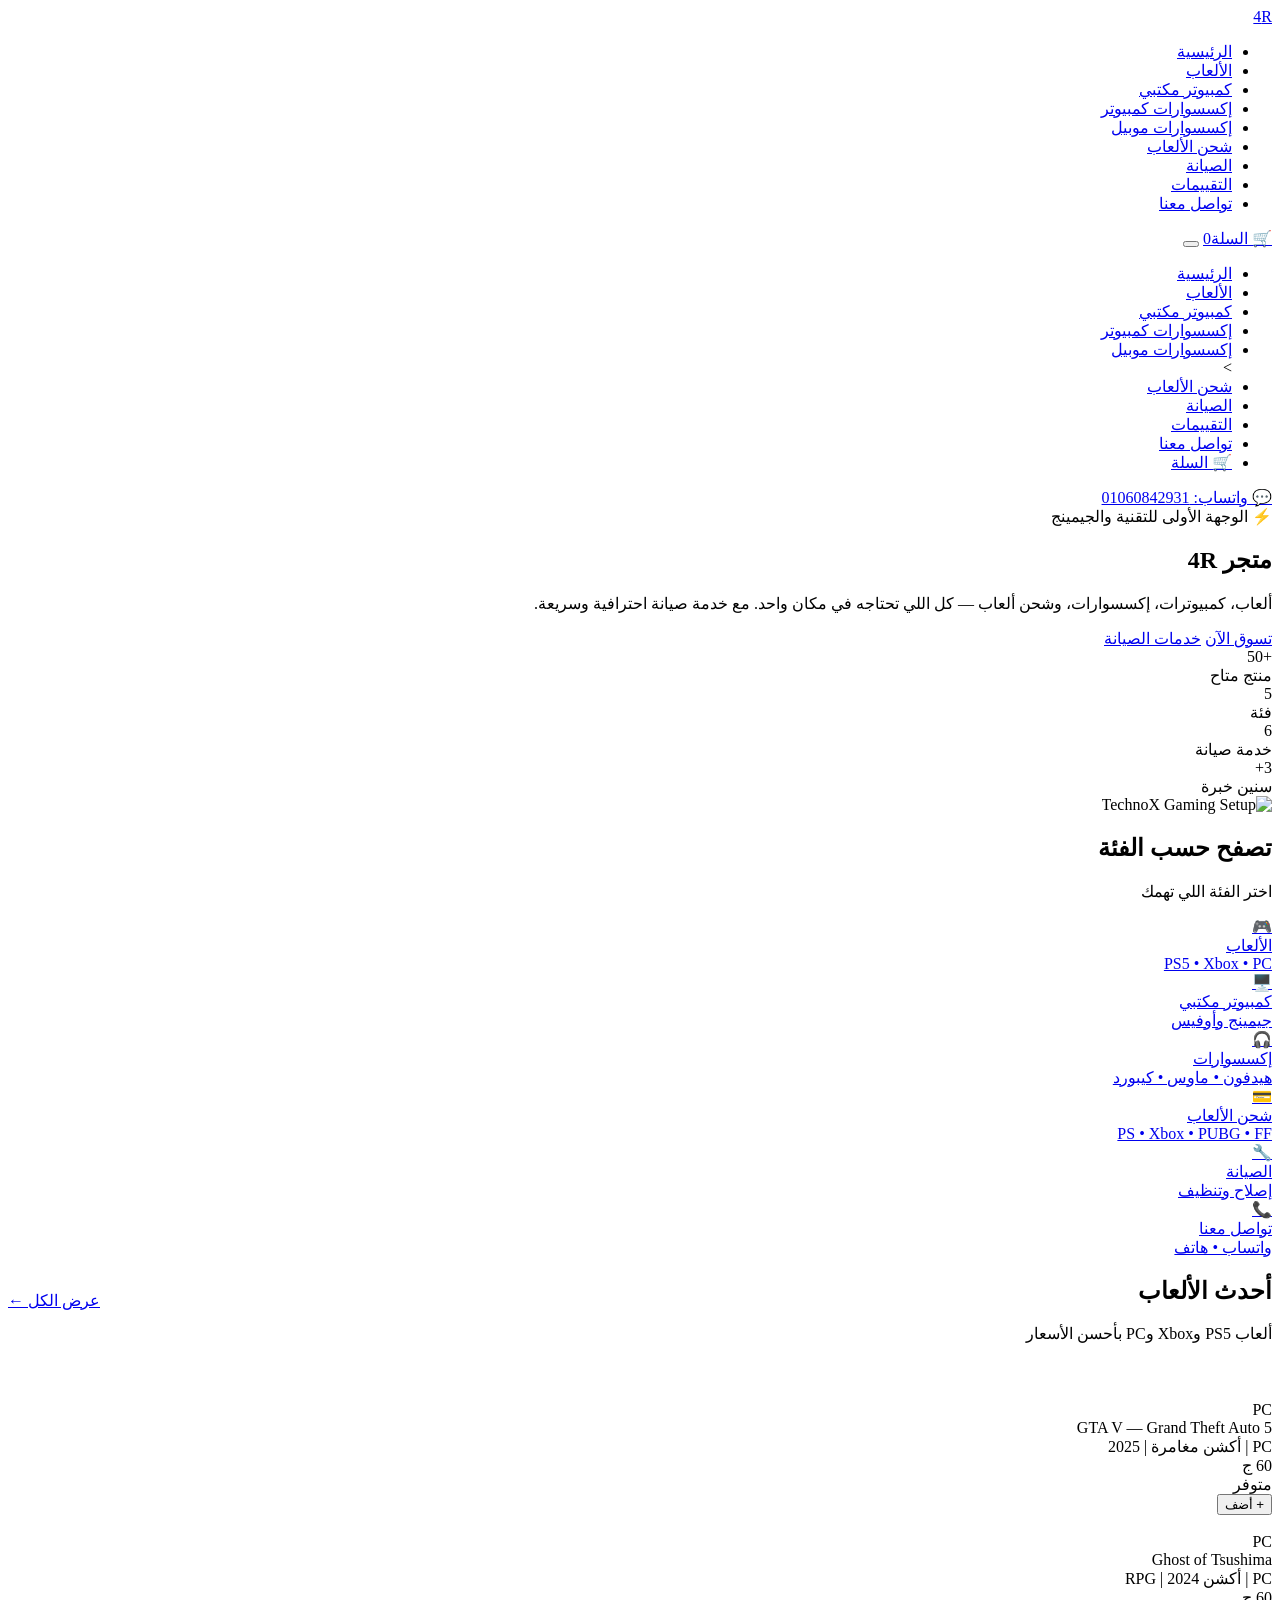
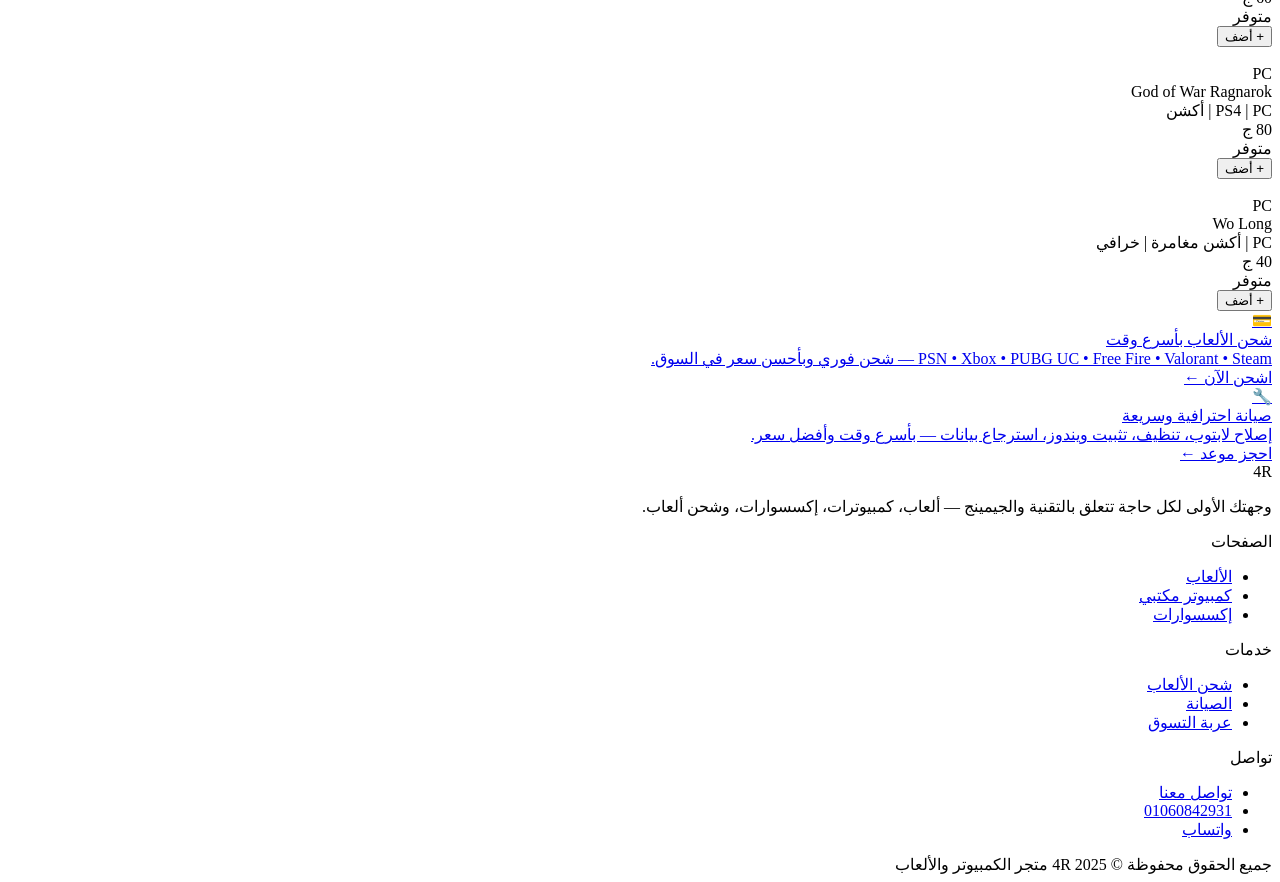
==== index.html @ f65ea1b9 "Add files via upload" ====
<!DOCTYPE html>
<html lang="ar" dir="rtl">
<head>
  <meta charset="UTF-8" />
  <meta name="viewport" content="width=device-width, initial-scale=1.0" />
  <title>4R | الرئيسية</title>
  <link href="https://fonts.googleapis.com/css2?family=Cairo:wght@400;600;700;900&display=swap" rel="stylesheet" />
  <link rel="stylesheet" href="css/style.css" />
</head>
<body>

<nav class="navbar">
  <div class="container nav-inner">
    <a href="index.html" class="logo">4<span class="x">R</span></a>
    <ul class="nav-links">
      <li><a href="index.html" class="active">الرئيسية</a></li>
      <li><a href="games.html">الألعاب</a></li>
      <li><a href="desktops.html">كمبيوتر مكتبي</a></li>
      <li><a href="accessories.html" >إكسسوارات كمبيوتر</a></li>
      <li><a href="mobile.html" >إكسسوارات موبيل</a></li>
      <li><a href="game-topup.html">شحن الألعاب</a></li>
      <li><a href="services.html">الصيانة</a></li>
      <li><a href="reviews.html">التقييمات</a></li>
      <li><a href="contact.html">تواصل معنا</a></li>
    </ul>
    <div class="nav-right">
      <a href="cart.html" class="nav-cart">🛒 السلة<span class="cart-badge">0</span></a>
      <button class="hamburger-btn" id="hamburgerBtn" aria-label="فتح القائمة">
        <span></span><span></span><span></span>
      </button>
    </div>
  </div>
</nav>

<div class="mobile-menu" id="mobileMenu">
  <ul>
    <li><a href="index.html" class="active">الرئيسية</a></li>
    <li><a href="games.html">الألعاب</a></li>
    <li><a href="desktops.html">كمبيوتر مكتبي</a></li>
    <li><a href="accessories.html" >إكسسوارات كمبيوتر</a></li>
      <li><a href="mobile.html" >إكسسوارات موبيل</a></li>>
    <li><a href="game-topup.html">شحن الألعاب</a></li>
    <li><a href="services.html">الصيانة</a></li>
    <li><a href="reviews.html">التقييمات</a></li>
    <li><a href="contact.html">تواصل معنا</a></li>
    <li><a href="cart.html">🛒 السلة</a></li>
  </ul>
  <div class="mobile-menu-footer">
    <a href="https://wa.me/201060842931" target="_blank" rel="noreferrer">💬 واتساب: 01060842931</a>
  </div>
</div>

<main>


  <section class="hero">
    <div class="container">
      <div class="hero-inner">

     
        <div class="hero-content">
          <div class="hero-badge">⚡ الوجهة الأولى للتقنية والجيمينج</div>
          <h1 class="hero-title">متجر 4<span class="x">R</span></h1>
          <p class="hero-desc">
            ألعاب، كمبيوترات، إكسسوارات، وشحن ألعاب — كل اللي تحتاجه في مكان واحد.
            مع خدمة صيانة احترافية وسريعة.
          </p>
          <div class="hero-btns">
            <a href="games.html" class="btn btn-red">تسوق الآن</a>
            <a href="services.html" class="btn btn-outline">خدمات الصيانة</a>
          </div>
          <div class="hero-stats">
            <div class="stat">
              <div class="stat-num">+50</div>
              <div class="stat-label">منتج متاح</div>
            </div>
            <div class="stat">
              <div class="stat-num">5</div>
              <div class="stat-label">فئة</div>
            </div>
            <div class="stat">
              <div class="stat-num">6</div>
              <div class="stat-label">خدمة صيانة</div>
            </div>
            <div class="stat">
              <div class="stat-num">3+</div>
              <div class="stat-label">سنين خبرة</div>
            </div>
          </div>
        </div>


        <div class="hero-visual">
          <img
            src="img/c4c74e6f-1cd4-4949-813d-8eb2df25387b.jpg"
            alt="TechnoX Gaming Setup"
          />
        </div>

      </div>
    </div>
  </section>


  <section class="section">
    <div class="container">
      <h2 class="section-title">تصفح حسب الفئة</h2>
      <p class="section-sub">اختر الفئة اللي تهمك</p>
      <div class="cat-grid">
        <a href="games.html" class="cat-card">
          <div class="cat-icon">🎮</div>
          <div class="cat-name">الألعاب</div>
          <div class="cat-count">PS5 • Xbox • PC</div>
        </a>
        <a href="desktops.html" class="cat-card">
          <div class="cat-icon">🖥️</div>
          <div class="cat-name">كمبيوتر مكتبي</div>
          <div class="cat-count">جيمينج وأوفيس</div>
        </a>
        <a href="accessories.html" class="cat-card">
          <div class="cat-icon">🎧</div>
          <div class="cat-name">إكسسوارات</div>
          <div class="cat-count">هيدفون • ماوس • كيبورد</div>
        </a>
        <a href="game-topup.html" class="cat-card">
          <div class="cat-icon">💳</div>
          <div class="cat-name">شحن الألعاب</div>
          <div class="cat-count">PS • Xbox • PUBG • FF</div>
        </a>
        <a href="services.html" class="cat-card">
          <div class="cat-icon">🔧</div>
          <div class="cat-name">الصيانة</div>
          <div class="cat-count">إصلاح وتنظيف</div>
        </a>
        <a href="contact.html" class="cat-card">
          <div class="cat-icon">📞</div>
          <div class="cat-name">تواصل معنا</div>
          <div class="cat-count">واتساب • هاتف</div>
        </a>
      </div>
    </div>
  </section>


  <section class="section">
    <div class="container">
      <div style="display:flex;align-items:center;justify-content:space-between;margin-bottom:40px;flex-wrap:wrap;gap:12px">
        <div>
          <h2 class="section-title">أحدث الألعاب</h2>
          <p class="section-sub" style="margin-bottom:0">ألعاب PS5 وXbox وPC بأحسن الأسعار</p>
        </div>
        <a href="games.html" class="btn btn-ghost btn-sm">عرض الكل ←</a>
      </div>
      <div class="products-grid">

        <div class="product-card">
          <div class="product-thumb">
            <img src="https://images4.alphacoders.com/177/177794.jpg"
                 alt="GTA V" loading="lazy"
                 onerror="this.src='https://images.unsplash.com/photo-1542751371-adc38448a05e?w=640&q=80&fit=crop'" />
          </div>
          <div class="product-body">
            <div class="product-brand">PC</div>
            <div class="product-name">GTA V — Grand Theft Auto 5</div>
            <div class="product-specs">PC | أكشن مغامرة | 2025</div>
            <div class="product-footer">
              <div><div class="product-price">60 ج</div><span class="badge badge-in">متوفر</span></div>
              <button class="btn-add" onclick="addToCart('gtaV','GTA V',60,'🎮')">+ أضف</button>
            </div>
          </div>
        </div>

        <div class="product-card">
          <div class="product-thumb">
            <img src="https://www.nyfa.edu/wp-content/uploads/2022/11/Ghost-of-Tsushima-Directors-Cut.jpeg"
                 alt="Ghost of Tsushima" loading="lazy"
                 onerror="this.src='https://images.unsplash.com/photo-1542751371-adc38448a05e?w=640&q=80&fit=crop'" />
          </div>
          <div class="product-body">
            <div class="product-brand">PC</div>
            <div class="product-name">Ghost of Tsushima</div>
            <div class="product-specs">PC | أكشن RPG | 2024</div>
            <div class="product-footer">
              <div><div class="product-price">60 ج</div><span class="badge badge-in">متوفر</span></div>
              <button class="btn-add" onclick="addToCart('tsushima','Ghost of Tsushima',60,'⛩️')">+ أضف</button>
            </div>
          </div>
        </div>

        <div class="product-card">
          <div class="product-thumb">
            <img src="https://th.bing.com/th/id/R.adfd670a72555407dd5617a1ac437653?rik=t%2fw4oytdK6l1oQ&pid=ImgRaw&r=0"
                 alt="God of War Ragnarok" loading="lazy"
                 onerror="this.src='https://images.unsplash.com/photo-1542751371-adc38448a05e?w=640&q=80&fit=crop'" />
          </div>
          <div class="product-body">
            <div class="product-brand">PC</div>
            <div class="product-name">God of War Ragnarok</div>
            <div class="product-specs">PS4 | PC | أكشن</div>
            <div class="product-footer">
              <div><div class="product-price">80 ج</div><span class="badge badge-in">متوفر</span></div>
              <button class="btn-add" onclick="addToCart('ragnarok','God of War Ragnarok',80,'⚔️')">+ أضف</button>
            </div>
          </div>
        </div>

        <div class="product-card">
          <div class="product-thumb">
            <img src="https://tse4.mm.bing.net/th/id/OIP.xUDdzzzwfzZvXKZ1jPJVZQHaHa?rs=1&pid=ImgDetMain&o=7&rm=3"
                 alt="Wo Long" loading="lazy"
                 onerror="this.src='https://images.unsplash.com/photo-1542751371-adc38448a05e?w=640&q=80&fit=crop'" />
          </div>
          <div class="product-body">
            <div class="product-brand">PC</div>
            <div class="product-name">Wo Long</div>
            <div class="product-specs">PC | أكشن مغامرة | خرافي</div>
            <div class="product-footer">
              <div><div class="product-price">40 ج</div><span class="badge badge-in">متوفر</span></div>
              <button class="btn-add" onclick="addToCart('wolong','Wo Long',40,'🐉')">+ أضف</button>
            </div>
          </div>
        </div>

      </div>
    </div>
  </section>


  <section class="section">
    <div class="container">
      <div class="banners">
        <a href="game-topup.html" class="banner">
          <div class="banner-icon">💳</div>
          <div class="banner-title">شحن الألعاب بأسرع وقت</div>
          <div class="banner-desc">PSN • Xbox • PUBG UC • Free Fire • Valorant • Steam — شحن فوري وبأحسن سعر في السوق.</div>
          <div class="banner-link">اشحن الآن ←</div>
        </a>
        <a href="services.html" class="banner">
          <div class="banner-icon">🔧</div>
          <div class="banner-title">صيانة احترافية وسريعة</div>
          <div class="banner-desc">إصلاح لابتوب، تنظيف، تثبيت ويندوز، استرجاع بيانات — بأسرع وقت وأفضل سعر.</div>
          <div class="banner-link">احجز موعد ←</div>
        </a>
      </div>
    </div>
  </section>

</main>

<footer>
  <div class="container">
    <div class="footer-grid">
      <div>
        <div class="footer-logo">4<span class="x">R</span></div>
        <p class="footer-desc">وجهتك الأولى لكل حاجة تتعلق بالتقنية والجيمينج — ألعاب، كمبيوترات، إكسسوارات، وشحن ألعاب.</p>
      </div>
      <div>
        <div class="footer-heading">الصفحات</div>
        <ul class="footer-links">
          <li><a href="games.html">الألعاب</a></li>
          <li><a href="desktops.html">كمبيوتر مكتبي</a></li>
          <li><a href="accessories.html">إكسسوارات</a></li>
        </ul>
      </div>
      <div>
        <div class="footer-heading">خدمات</div>
        <ul class="footer-links">
          <li><a href="game-topup.html">شحن الألعاب</a></li>
          <li><a href="services.html">الصيانة</a></li>
          <li><a href="cart.html">عربة التسوق</a></li>
        </ul>
      </div>
      <div>
        <div class="footer-heading">تواصل</div>
        <ul class="footer-links">
          <li><a href="contact.html">تواصل معنا</a></li>
          <li><a href="tel:01060842931">01060842931</a></li>
          <li><a href="https://wa.me/201060842931">واتساب</a></li>
        </ul>
      </div>
    </div>
    <div class="footer-bottom">
      <span>جميع الحقوق محفوظة &copy; 2025 4<span class="x">R</span></span>
      <span>متجر الكمبيوتر والألعاب</span>
    </div>
  </div>
</footer>

<script src="js/cart.js"></script>
<script src="js/ratings.js"></script>
</body>
</html>
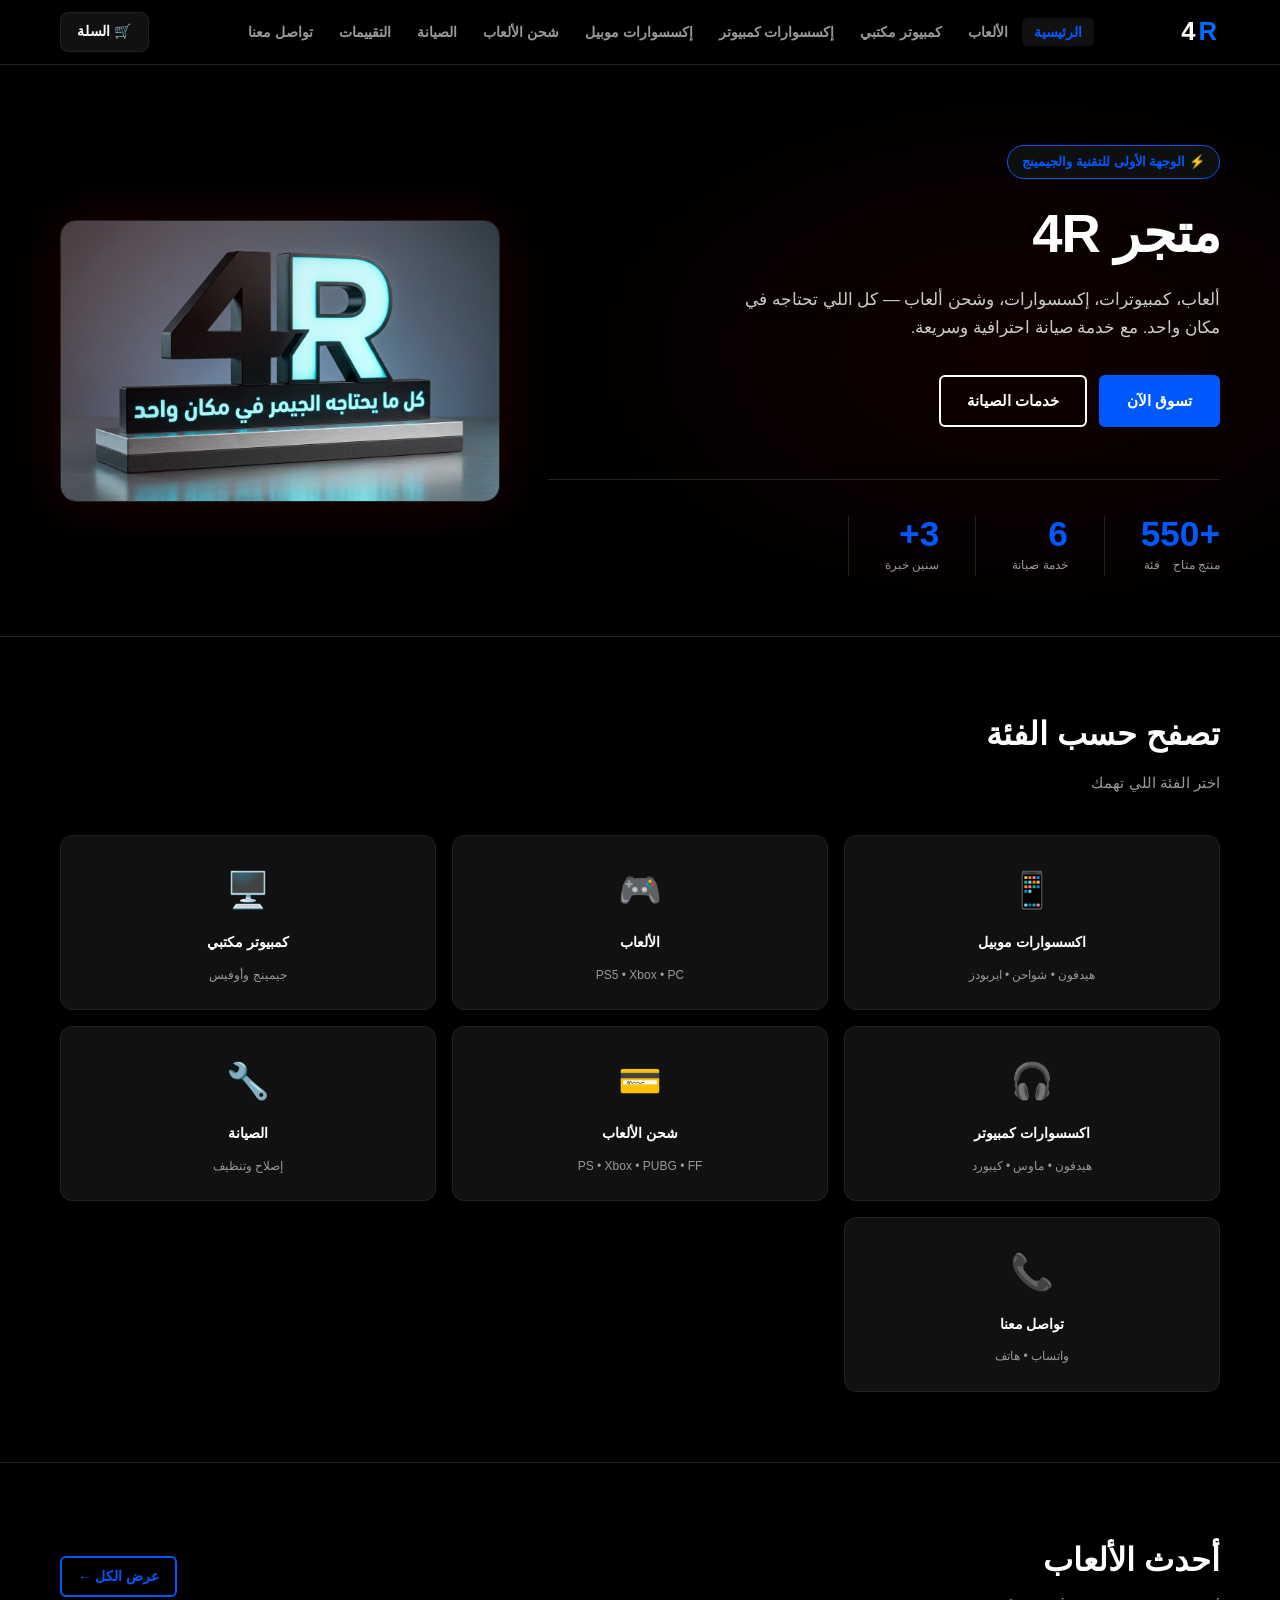
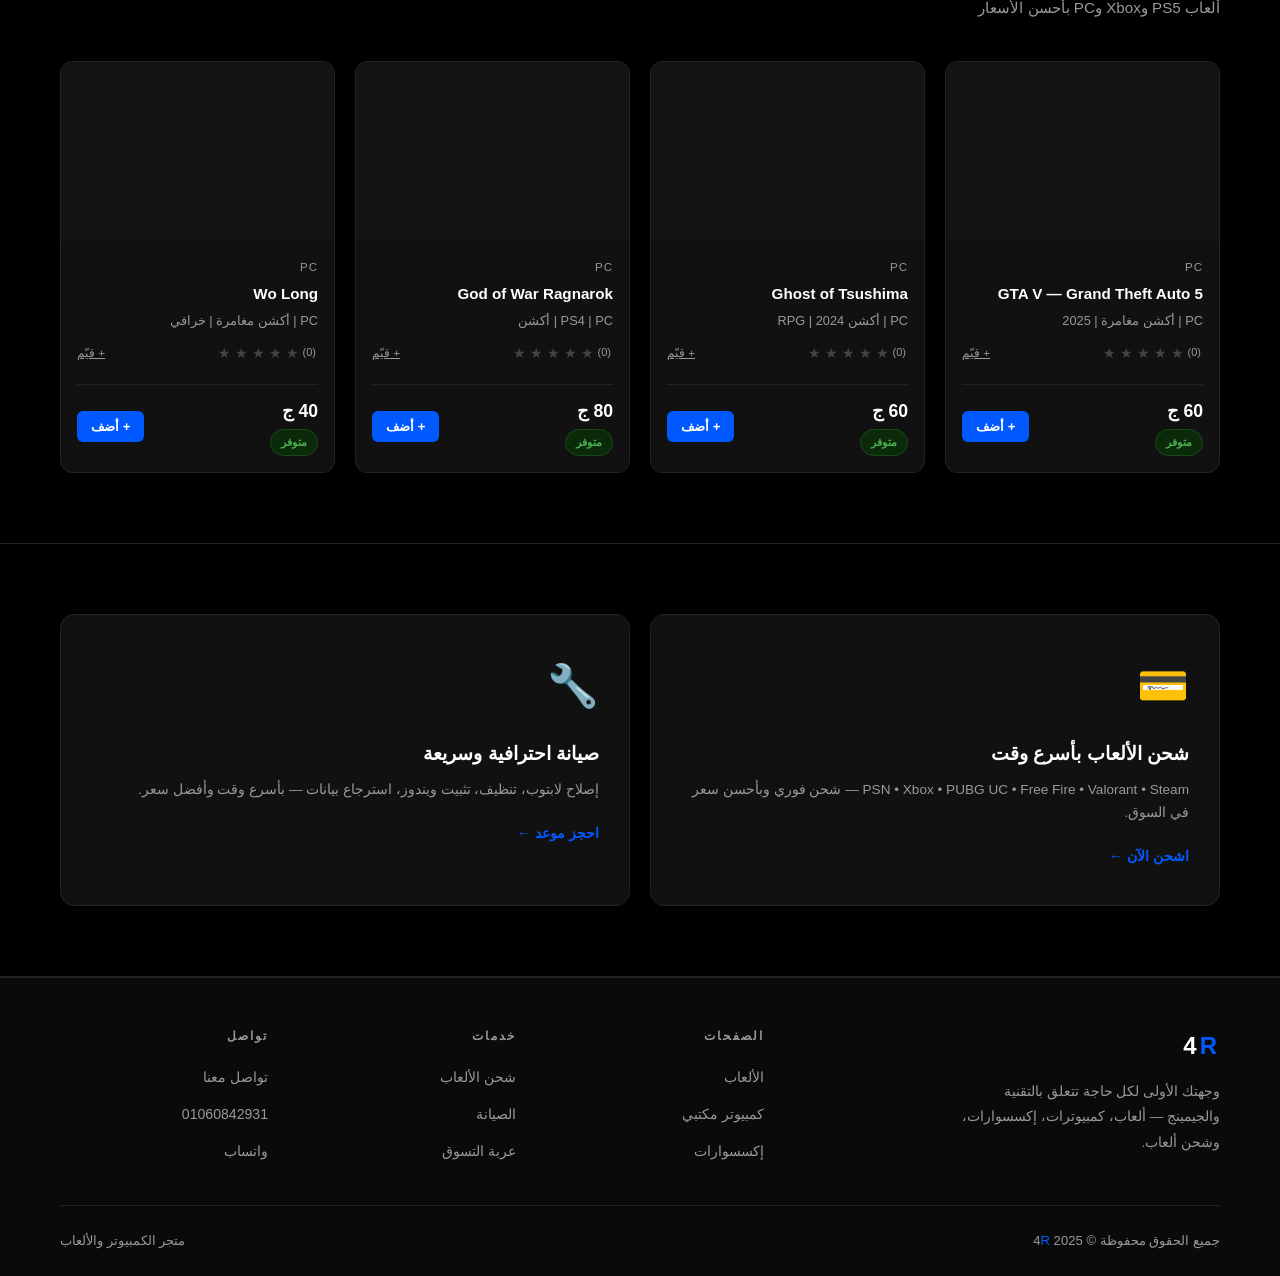
==== commit d7388fa6: "." ====
--- a/index.html
+++ b/index.html
@@ -107,6 +107,12 @@
       <h2 class="section-title">تصفح حسب الفئة</h2>
       <p class="section-sub">اختر الفئة اللي تهمك</p>
       <div class="cat-grid">
+
+        <a href="mobile.html" class="cat-card">
+          <div class="cat-icon">📱</div>
+          <div class="cat-name">اكسسوارات موبيل</div>
+          <div class="cat-count">هيدفون • شواحن • ايربودز</div>
+        </a>
         <a href="games.html" class="cat-card">
           <div class="cat-icon">🎮</div>
           <div class="cat-name">الألعاب</div>
@@ -119,9 +125,10 @@
         </a>
         <a href="accessories.html" class="cat-card">
           <div class="cat-icon">🎧</div>
-          <div class="cat-name">إكسسوارات</div>
+          <div class="cat-name">اكسسوارات كمبيوتر</div>
           <div class="cat-count">هيدفون • ماوس • كيبورد</div>
         </a>
+        
         <a href="game-topup.html" class="cat-card">
           <div class="cat-icon">💳</div>
           <div class="cat-name">شحن الألعاب</div>
--- a/css/style.css
+++ b/css/style.css
@@ -0,0 +1,584 @@
+/* =====================================================
+   TechnoX — Shared Stylesheet
+===================================================== */
+
+*, *::before, *::after { box-sizing: border-box; margin: 0; padding: 0; }
+
+:root {
+  --black:     #000000;
+  --dark:      #0a0a0a;
+  --card:      #111111;
+  --card2:     #161616;
+  --border:    #222222;
+  --white:     #ffffff;
+  --gray:      #999999;
+  --light:     #cccccc;
+  --red:       #0059ff;
+  --red-dark:  #0e0f0f;
+  --red-hover: #1a98ff;
+}
+
+html { scroll-behavior: smooth; }
+
+body {
+  background: var(--black);
+  color: var(--white);
+  font-family: 'Cairo', sans-serif;
+  font-size: 16px;
+  line-height: 1.7;
+  min-height: 100vh;
+  display: flex;
+  flex-direction: column;
+}
+
+a { color: inherit; text-decoration: none; transition: color .2s; }
+ul { list-style: none; }
+img { max-width: 100%; display: block; }
+main { flex: 1; }
+
+/* ── Layout ── */
+.container   { max-width: 1200px; margin: 0 auto; padding: 0 20px; }
+.section     { padding: 70px 0; border-bottom: 1px solid var(--border); }
+.section-title { font-size: 2rem; font-weight: 900; margin-bottom: 8px; }
+.section-sub   { color: var(--gray); font-size: .95rem; margin-bottom: 40px; }
+.red  { color: var(--red); }
+.gray { color: var(--gray); }
+
+/* ── Buttons ── */
+.btn {
+  display: inline-flex; align-items: center; gap: 8px;
+  padding: 11px 26px; border-radius: 6px;
+  font-family: 'Cairo', sans-serif; font-size: .95rem; font-weight: 700;
+  cursor: pointer; border: 2px solid transparent; transition: all .2s;
+}
+.btn-red     { background: var(--red); color: var(--white); }
+.btn-red:hover { background: var(--red-hover); }
+.btn-outline { background: transparent; color: var(--white); border-color: var(--white); }
+.btn-outline:hover { background: var(--white); color: var(--black); }
+.btn-ghost   { background: transparent; color: var(--red); border-color: var(--red); }
+.btn-ghost:hover { background: var(--red-dark); }
+.btn-sm      { padding: 7px 16px; font-size: .85rem; }
+.btn-block   { width: 100%; justify-content: center; }
+
+/* ══════════════════════════════
+   NAVBAR
+══════════════════════════════ */
+.navbar {
+  position: sticky; top: 0; z-index: 200;
+  background: rgba(0,0,0,.97);
+  border-bottom: 1px solid var(--border);
+  backdrop-filter: blur(12px);
+}
+.nav-inner {
+  display: flex; align-items: center;
+  justify-content: space-between; height: 64px;
+}
+.logo { font-size: 1.6rem; font-weight: 900; letter-spacing: 3px; text-transform: uppercase; }
+.logo .x { color:rgb(0, 110, 255) }
+
+.nav-links { display: flex; gap: 2px; }
+.nav-links a {
+  color: var(--gray); font-weight: 600; font-size: .88rem;
+  padding: 6px 12px; border-radius: 6px; transition: all .2s; white-space: nowrap;
+}
+.nav-links a:hover { color: var(--white); background: var(--card); }
+.nav-links a.active { color: var(--red); background: var(--card); }
+
+/* Cart icon */
+.nav-cart {
+  position: relative; display: flex; align-items: center; gap: 6px;
+  background: var(--card); border: 1px solid var(--border);
+  color: var(--white); padding: 7px 16px; border-radius: 8px;
+  font-family: 'Cairo', sans-serif; font-weight: 700; font-size: .88rem;
+  cursor: pointer; transition: border-color .2s; flex-shrink: 0;
+}
+.nav-cart:hover { border-color: var(--red); color: var(--red); }
+.cart-badge {
+  position: absolute; top: -8px; left: -8px;
+  background: var(--red); color: var(--white);
+  font-size: .65rem; font-weight: 900;
+  width: 20px; height: 20px; border-radius: 50%;
+  display: none; align-items: center; justify-content: center;
+}
+.nav-right { display: flex; align-items: center; gap: 10px; }
+
+/* ══════════════════════════════
+   HERO (index only)
+══════════════════════════════ */
+.hero {
+  padding: 80px 0 60px;
+  border-bottom: 1px solid var(--border);
+  position: relative; overflow: hidden;
+}
+.hero::before {
+  content: '';
+  position: absolute; inset: 0;
+  background: radial-gradient(ellipse 60% 80% at 80% 50%, rgba(224,0,0,.08) 0%, transparent 65%);
+  pointer-events: none;
+}
+.hero-inner {
+  display: flex; align-items: center;
+  gap: 48px; position: relative;
+}
+.hero-content { flex: 1; min-width: 0; }
+.hero-visual {
+  flex: 0 0 440px; max-width: 440px;
+  border-radius: 16px; overflow: hidden;
+  border: 1px solid var(--border);
+  box-shadow: 0 0 60px rgba(224,0,0,.15);
+  position: relative;
+}
+.hero-visual img {
+  width: 100%; height: 280px;
+  object-fit: cover; display: block;
+}
+.hero-visual::after {
+  content: '';
+  position: absolute; inset: 0;
+  background: linear-gradient(135deg, rgba(224,0,0,.1) 0%, transparent 60%);
+  pointer-events: none;
+}
+@media(max-width:900px){
+  .hero-inner { flex-direction: column; }
+  .hero-visual { flex: none; max-width: 100%; width: 100%; }
+}
+.hero-badge {
+  display: inline-flex; align-items: center; gap: 8px;
+  background: var(--red-dark); border: 1px solid var(--red);
+  color: var(--red); font-size: .82rem; font-weight: 800;
+  padding: 5px 14px; border-radius: 50px; margin-bottom: 24px;
+}
+.hero-title {
+  font-size: 3.4rem; font-weight: 900; line-height: 1.15;
+  margin-bottom: 20px; letter-spacing: -1px;
+}
+.hero-desc {
+  color: var(--light); font-size: 1.05rem;
+  margin-bottom: 32px; max-width: 500px;
+}
+.hero-btns { display: flex; flex-wrap: wrap; gap: 12px; }
+.hero-stats {
+  display: flex; flex-wrap: wrap;
+  margin-top: 52px; padding-top: 36px;
+  border-top: 1px solid var(--border);
+}
+.stat { padding-left: 36px; margin-left: 36px; border-left: 1px solid var(--border); }
+.stat:first-child { padding-left: 0; margin-left: 0; border-left: none; }
+.stat-num   { font-size: 2.2rem; font-weight: 900; color: var(--red); line-height: 1; }
+.stat-label { font-size: .78rem; color: var(--gray); margin-top: 4px; }
+
+/* ══════════════════════════════
+   PAGE HEADER (inner pages)
+══════════════════════════════ */
+.page-header {
+  padding: 44px 0 36px;
+  border-bottom: 1px solid var(--border);
+  background: var(--dark);
+}
+.breadcrumb { display: flex; align-items: center; gap: 8px; font-size: .83rem; color: var(--gray); margin-bottom: 10px; }
+.breadcrumb a:hover { color: var(--white); }
+.breadcrumb .sep { color: #444; }
+.page-title { font-size: 2.2rem; font-weight: 900; }
+.page-header-row { display: flex; align-items: flex-end; justify-content: space-between; flex-wrap: wrap; gap: 12px; }
+
+/* ══════════════════════════════
+   CATEGORIES GRID (index)
+══════════════════════════════ */
+.cat-grid {
+  display: grid;
+  grid-template-columns: repeat(3, 1fr);
+  gap: 16px;
+}
+.cat-card {
+  background: var(--card); border: 1px solid var(--border);
+  border-radius: 12px; padding: 24px 12px; text-align: center;
+  display: flex; flex-direction: column; align-items: center; gap: 10px;
+  transition: border-color .2s, transform .2s, background .2s;
+}
+.cat-card:hover { border-color: var(--red); transform: translateY(-3px); background: var(--card2); }
+.cat-icon  { font-size: 2.2rem; }
+.cat-name  { font-weight: 800; font-size: .9rem; }
+.cat-count { font-size: .75rem; color: var(--gray); }
+
+/* ══════════════════════════════
+   PRODUCTS GRID
+══════════════════════════════ */
+.products-grid {
+  display: grid;
+  grid-template-columns: repeat(auto-fill, minmax(240px, 1fr));
+  gap: 20px;
+}
+.product-card {
+  background: var(--card); border: 1px solid var(--border);
+  border-radius: 12px; overflow: hidden;
+  display: flex; flex-direction: column;
+  transition: border-color .2s, transform .2s;
+}
+.product-card:hover { border-color: #444; transform: translateY(-3px); }
+.product-thumb {
+  width: 100%; height: 180px;
+  background: #131313; overflow: hidden;
+  border-radius: 12px 12px 0 0;
+}
+.product-thumb img {
+  width: 100%; height: 100%;
+  object-fit: cover; display: block;
+  transition: transform .35s ease;
+}
+.product-card:hover .product-thumb img { transform: scale(1.07); }
+.product-body  { padding: 16px; display: flex; flex-direction: column; flex: 1; gap: 6px; }
+.product-brand { font-size: .72rem; color: var(--gray); text-transform: uppercase; letter-spacing: 1px; }
+.product-name  { font-weight: 800; font-size: .95rem; line-height: 1.4; }
+.product-specs { font-size: .8rem; color: var(--gray); line-height: 1.6; flex: 1; }
+.product-footer {
+  display: flex; align-items: center; justify-content: space-between;
+  margin-top: 12px; padding-top: 12px; border-top: 1px solid var(--border);
+  gap: 8px;
+}
+.product-price { font-size: 1.1rem; font-weight: 900; }
+.product-old   { font-size: .75rem; color: var(--gray); text-decoration: line-through; }
+.badge { display: inline-block; font-size: .7rem; font-weight: 700; padding: 3px 10px; border-radius: 50px; }
+.badge-in  { background:#0a2a0a; color:#4caf50; border:1px solid #1a4a1a; }
+.badge-out { background:#2a0a0a; color:#f44336; border:1px solid #4a1a1a; }
+.btn-add {
+  background: var(--red); color: var(--white); border: none;
+  padding: 8px 14px; border-radius: 6px;
+  font-family: 'Cairo', sans-serif; font-weight: 700; font-size: .82rem;
+  cursor: pointer; white-space: nowrap; transition: background .2s; flex-shrink: 0;
+}
+.btn-add:hover { background: var(--red-hover); }
+
+/* ══════════════════════════════
+   GAME TOP-UP
+══════════════════════════════ */
+.topup-grid { display: grid; grid-template-columns: repeat(auto-fill, minmax(230px, 1fr)); gap: 20px; }
+.topup-card {
+  background: var(--card); border: 1px solid var(--border);
+  border-radius: 12px; padding: 26px 20px;
+  display: flex; flex-direction: column; gap: 14px;
+  transition: border-color .2s, transform .2s;
+}
+.topup-card:hover { border-color: var(--red); transform: translateY(-3px); }
+.topup-logo { font-size: 2.6rem; line-height: 1; }
+.topup-name { font-size: 1.1rem; font-weight: 900; }
+.topup-desc { font-size: .83rem; color: var(--gray); flex: 1; }
+.topup-chips { display: flex; flex-wrap: wrap; gap: 8px; }
+.chip {
+  background: #1a1a1a; border: 1px solid var(--border);
+  border-radius: 6px; padding: 4px 12px;
+  font-size: .8rem; font-weight: 700; cursor: pointer;
+  transition: all .2s;
+}
+.chip:hover { border-color: var(--red); background: var(--red-dark); color: var(--red); }
+
+/* ══════════════════════════════
+   SERVICES
+══════════════════════════════ */
+.services-grid { display: grid; grid-template-columns: repeat(auto-fill, minmax(280px, 1fr)); gap: 20px; }
+.service-card {
+  background: var(--card); border: 1px solid var(--border);
+  border-radius: 12px; padding: 28px;
+  transition: border-color .2s, transform .2s;
+}
+.service-card:hover { border-color: #444; transform: translateY(-2px); }
+.service-icon  { font-size: 2.2rem; margin-bottom: 16px; }
+.service-name  { font-size: 1.1rem; font-weight: 900; margin-bottom: 8px; }
+.service-desc  { font-size: .85rem; color: var(--gray); margin-bottom: 18px; line-height: 1.7; }
+.service-meta  { display: flex; align-items: center; justify-content: space-between; }
+.service-price { font-weight: 800; }
+.service-dur   {
+  background: #1a1a1a; border: 1px solid var(--border);
+  color: var(--gray); font-size: .75rem; padding: 3px 10px; border-radius: 4px;
+}
+
+/* ══════════════════════════════
+   CART PAGE
+══════════════════════════════ */
+.cart-layout { display: grid; grid-template-columns: 1fr 340px; gap: 28px; align-items: start; }
+@media(max-width:900px) { .cart-layout { grid-template-columns: 1fr; } }
+
+.cart-items { display: flex; flex-direction: column; gap: 12px; }
+.cart-item {
+  background: var(--card); border: 1px solid var(--border);
+  border-radius: 12px; padding: 18px 20px;
+  display: flex; align-items: center; gap: 16px;
+}
+.cart-item-emoji { font-size: 2.8rem; flex-shrink: 0; width: 60px; text-align: center; }
+.cart-item-info  { flex: 1; min-width: 0; }
+.cart-item-name  { font-weight: 800; font-size: .95rem; margin-bottom: 4px; }
+.cart-item-price { color: var(--gray); font-size: .85rem; }
+.cart-item-ctrl  { display: flex; align-items: center; gap: 8px; flex-shrink: 0; }
+.qty-btn {
+  background: #1a1a1a; border: 1px solid var(--border);
+  color: var(--white); width: 32px; height: 32px;
+  border-radius: 6px; font-size: 1rem; font-weight: 700;
+  cursor: pointer; display: flex; align-items: center; justify-content: center;
+  transition: border-color .2s;
+}
+.qty-btn:hover { border-color: var(--red); }
+.qty-num { font-weight: 800; min-width: 24px; text-align: center; }
+.cart-item-total { font-weight: 900; font-size: 1rem; flex-shrink: 0; min-width: 70px; text-align: left; }
+.btn-remove {
+  background: none; border: none; color: var(--gray);
+  cursor: pointer; font-size: 1.2rem; padding: 4px; transition: color .2s;
+}
+.btn-remove:hover { color: var(--red); }
+
+.cart-empty {
+  text-align: center; padding: 80px 20px;
+  color: var(--gray);
+}
+.cart-empty .empty-icon { font-size: 5rem; margin-bottom: 20px; }
+.cart-empty h2 { font-size: 1.5rem; font-weight: 800; color: var(--white); margin-bottom: 10px; }
+
+.cart-summary {
+  background: var(--card); border: 1px solid var(--border);
+  border-radius: 14px; padding: 28px; position: sticky; top: 80px;
+}
+.summary-title { font-size: 1.2rem; font-weight: 900; margin-bottom: 20px; padding-bottom: 16px; border-bottom: 1px solid var(--border); }
+.summary-row { display: flex; justify-content: space-between; margin-bottom: 12px; font-size: .9rem; }
+.summary-row.total { font-weight: 900; font-size: 1.1rem; padding-top: 14px; border-top: 1px solid var(--border); margin-top: 14px; }
+.summary-row.total .val { color: var(--red); }
+
+/* Checkout form inside cart */
+.checkout-divider { margin: 24px 0; border: none; border-top: 1px solid var(--border); }
+
+/* ══════════════════════════════
+   FORM
+══════════════════════════════ */
+.form-box {
+  background: var(--card); border: 1px solid var(--border);
+  border-radius: 14px; padding: 36px;
+  max-width: 680px; margin: 0 auto;
+}
+.form-box h3 { font-size: 1.4rem; font-weight: 900; margin-bottom: 26px; }
+.form-row   { display: grid; grid-template-columns: 1fr 1fr; gap: 16px; }
+.form-group { display: flex; flex-direction: column; gap: 7px; margin-bottom: 18px; }
+.form-group label { font-size: .88rem; font-weight: 700; color: var(--light); }
+.form-group input,
+.form-group select,
+.form-group textarea {
+  background: var(--black); border: 1px solid var(--border);
+  border-radius: 7px; color: var(--white);
+  padding: 11px 14px; font-family: 'Cairo', sans-serif; font-size: .9rem;
+  outline: none; width: 100%; transition: border-color .2s;
+}
+.form-group input:focus,
+.form-group select:focus,
+.form-group textarea:focus { border-color: var(--red); }
+.form-group select option { background: var(--black); }
+.form-group textarea { resize: vertical; min-height: 100px; }
+.form-submit {
+  width: 100%; background: var(--red); color: var(--white); border: none;
+  border-radius: 8px; padding: 14px;
+  font-family: 'Cairo', sans-serif; font-size: 1rem; font-weight: 800;
+  cursor: pointer; transition: background .2s; margin-top: 4px;
+}
+.form-submit:hover { background: var(--red-hover); }
+
+/* ══════════════════════════════
+   CONTACT
+══════════════════════════════ */
+.contact-grid { display: grid; grid-template-columns: repeat(auto-fit, minmax(240px, 1fr)); gap: 20px; }
+.contact-card {
+  background: var(--card); border: 1px solid var(--border);
+  border-radius: 12px; padding: 26px;
+  display: flex; align-items: flex-start; gap: 16px;
+  transition: border-color .2s;
+}
+.contact-card:hover { border-color: var(--red); }
+.contact-icon  { font-size: 1.8rem; flex-shrink: 0; }
+.contact-label { font-size: .72rem; color: var(--gray); margin-bottom: 5px; text-transform: uppercase; letter-spacing: 1px; }
+.contact-value { font-weight: 700; font-size: 1rem; }
+.social-row    { display: flex; flex-wrap: wrap; gap: 12px; margin-top: 32px; }
+.social-btn {
+  display: inline-flex; align-items: center; gap: 8px;
+  background: var(--card); border: 1px solid var(--border);
+  color: var(--white); padding: 10px 22px; border-radius: 8px;
+  font-family: 'Cairo', sans-serif; font-weight: 700; font-size: .9rem;
+  cursor: pointer; transition: border-color .2s, color .2s;
+}
+.social-btn:hover { border-color: var(--red); color: var(--red); }
+
+/* ══════════════════════════════
+   PROMO BANNERS
+══════════════════════════════ */
+.banners { display: grid; grid-template-columns: 1fr 1fr; gap: 20px; }
+.banner {
+  border-radius: 14px; padding: 36px 30px;
+  border: 1px solid var(--border); background: var(--card);
+  transition: border-color .2s;
+}
+.banner:hover { border-color: var(--red); }
+.banner-icon  { font-size: 2.6rem; margin-bottom: 16px; }
+.banner-title { font-size: 1.2rem; font-weight: 900; margin-bottom: 8px; }
+.banner-desc  { font-size: .85rem; color: var(--gray); margin-bottom: 20px; line-height: 1.7; }
+.banner-link  { color: var(--red); font-weight: 700; font-size: .9rem; }
+.banner-link:hover { text-decoration: underline; }
+
+/* ══════════════════════════════
+   TOAST NOTIFICATION
+══════════════════════════════ */
+.toast {
+  position: fixed; bottom: 28px; left: 50%; transform: translateX(-50%) translateY(30px);
+  background: var(--card); border: 1px solid var(--border);
+  color: var(--white); padding: 12px 24px; border-radius: 10px;
+  font-family: 'Cairo', sans-serif; font-weight: 700; font-size: .9rem;
+  opacity: 0; transition: all .3s; z-index: 9999; white-space: nowrap;
+  box-shadow: 0 8px 32px rgba(0,0,0,.6);
+}
+.toast.show { opacity: 1; transform: translateX(-50%) translateY(0); }
+
+/* ══════════════════════════════
+   FOOTER
+══════════════════════════════ */
+footer {
+  background: var(--dark); border-top: 1px solid var(--border);
+  padding: 48px 0 24px; margin-top: auto;
+}
+.footer-grid {
+  display: grid; grid-template-columns: 2fr 1fr 1fr 1fr;
+  gap: 40px; margin-bottom: 40px;
+}
+.footer-logo  { font-size: 1.5rem; font-weight: 900; letter-spacing: 3px; margin-bottom: 12px; }
+.footer-logo .x { color: var(--red); }
+.footer-desc  { font-size: .85rem; color: var(--gray); line-height: 1.9; max-width: 260px; }
+.footer-heading { font-size: .78rem; font-weight: 900; text-transform: uppercase; letter-spacing: 2px; color: var(--gray); margin-bottom: 16px; }
+.footer-links { display: flex; flex-direction: column; gap: 10px; }
+.footer-links a { font-size: .88rem; color: var(--gray); }
+.footer-links a:hover { color: var(--white); }
+.footer-bottom {
+  display: flex; align-items: center; justify-content: space-between;
+  padding-top: 24px; border-top: 1px solid var(--border);
+  font-size: .82rem; color: var(--gray); flex-wrap: wrap; gap: 8px;
+}
+.footer-bottom .x { color: var(--red); }
+
+/* ══════════════════════════════
+   RESPONSIVE
+══════════════════════════════ */
+@media(max-width:1024px) { .footer-grid { grid-template-columns: 1fr 1fr; } }
+@media(max-width:768px) {
+  .hero-title { font-size: 2.2rem; }
+  .nav-links  { display: none; }
+  .footer-grid { grid-template-columns: 1fr; }
+  .form-row   { grid-template-columns: 1fr; }
+  .banners    { grid-template-columns: 1fr; }
+  .cat-grid   { grid-template-columns: repeat(2, 1fr); }
+  .stat { padding-left: 20px; margin-left: 20px; }
+}
+@media(max-width:480px) {
+  .hero-title { font-size: 1.8rem; }
+  .section-title { font-size: 1.5rem; }
+  .cat-grid { grid-template-columns: repeat(2, 1fr); }
+}
+
+/* ══════════════════════════════
+   HAMBURGER BUTTON
+══════════════════════════════ */
+.hamburger-btn {
+  display: none;
+  flex-direction: column;
+  gap: 5px;
+  align-items: center;
+  justify-content: center;
+  width: 44px;
+  height: 44px;
+  background: var(--card);
+  border: 1px solid var(--border);
+  border-radius: 8px;
+  cursor: pointer;
+  flex-shrink: 0;
+  padding: 0;
+}
+.hamburger-btn span {
+  display: block;
+  width: 22px;
+  height: 2px;
+  background: var(--white);
+  border-radius: 2px;
+  transition: all .25s;
+}
+.hamburger-btn.open span:nth-child(1) { transform: translateY(7px) rotate(45deg); background: var(--red); }
+.hamburger-btn.open span:nth-child(2) { opacity: 0; }
+.hamburger-btn.open span:nth-child(3) { transform: translateY(-7px) rotate(-45deg); background: var(--red); }
+
+/* ══════════════════════════════
+   MOBILE MENU OVERLAY
+══════════════════════════════ */
+.mobile-menu {
+  display: none;
+  position: fixed;
+  top: 64px; left: 0; right: 0; bottom: 0;
+  background: rgba(0,0,0,.97);
+  backdrop-filter: blur(8px);
+  z-index: 199;
+  flex-direction: column;
+  padding: 20px;
+  overflow-y: auto;
+}
+.mobile-menu.open {
+  display: flex;
+  animation: mmSlideDown .2s ease-out;
+}
+@keyframes mmSlideDown {
+  from { opacity: 0; transform: translateY(-8px); }
+  to   { opacity: 1; transform: translateY(0); }
+}
+.mobile-menu > ul { display: flex; flex-direction: column; gap: 4px; }
+.mobile-menu > ul li a {
+  display: flex; align-items: center;
+  padding: 14px 16px; border-radius: 10px;
+  font-weight: 700; font-size: 1.05rem;
+  color: var(--white); border-right: 3px solid transparent;
+  transition: all .15s;
+}
+.mobile-menu > ul li a:hover,
+.mobile-menu > ul li a.active {
+  color: var(--red); background: var(--card); border-right-color: var(--red);
+}
+.mobile-menu-footer {
+  margin-top: auto; padding-top: 24px; border-top: 1px solid var(--border);
+}
+.mobile-menu-footer a {
+  display: flex; align-items: center; gap: 10px;
+  background: #1a3a1a; border: 1px solid #2a5a2a;
+  border-radius: 8px; padding: 12px 16px;
+  color: #4caf50; font-weight: 700; font-size: .9rem;
+}
+
+/* ══════════════════════════════
+   MOBILE NAV OVERRIDES
+══════════════════════════════ */
+@media(max-width:900px){
+  .nav-links     { display: none !important; }
+  .hamburger-btn { display: flex !important; }
+  .nav-cart      { display: none !important; }
+}
+
+/* ══════════════════════════════
+   CART PAGE — MOBILE FIXES
+══════════════════════════════ */
+@media(max-width:640px){
+  .cart-item {
+    flex-wrap: wrap;
+    gap: 10px;
+    padding: 14px 12px;
+  }
+  .cart-item-emoji { font-size: 2rem; width: 44px; }
+  .cart-item-info  { flex: 1; min-width: 0; }
+  .cart-item-name  { font-size: .88rem; }
+  .cart-item-ctrl  { order: 3; }
+  .cart-item-total { order: 4; min-width: auto; font-size: .95rem; text-align: right; }
+  .btn-remove      { order: 5; }
+  .cart-summary    { position: static !important; }
+}
+
+/* ══════════════════════════════
+   REVIEWS PAGE — MOBILE FIXES
+══════════════════════════════ */
+.reviews-layout { display: grid; grid-template-columns: 1fr 380px; gap: 40px; align-items: start; }
+@media(max-width:900px){
+  .reviews-layout        { grid-template-columns: 1fr !important; }
+  .reviews-form-sticky   { position: static !important; margin-top: 32px; }
+}
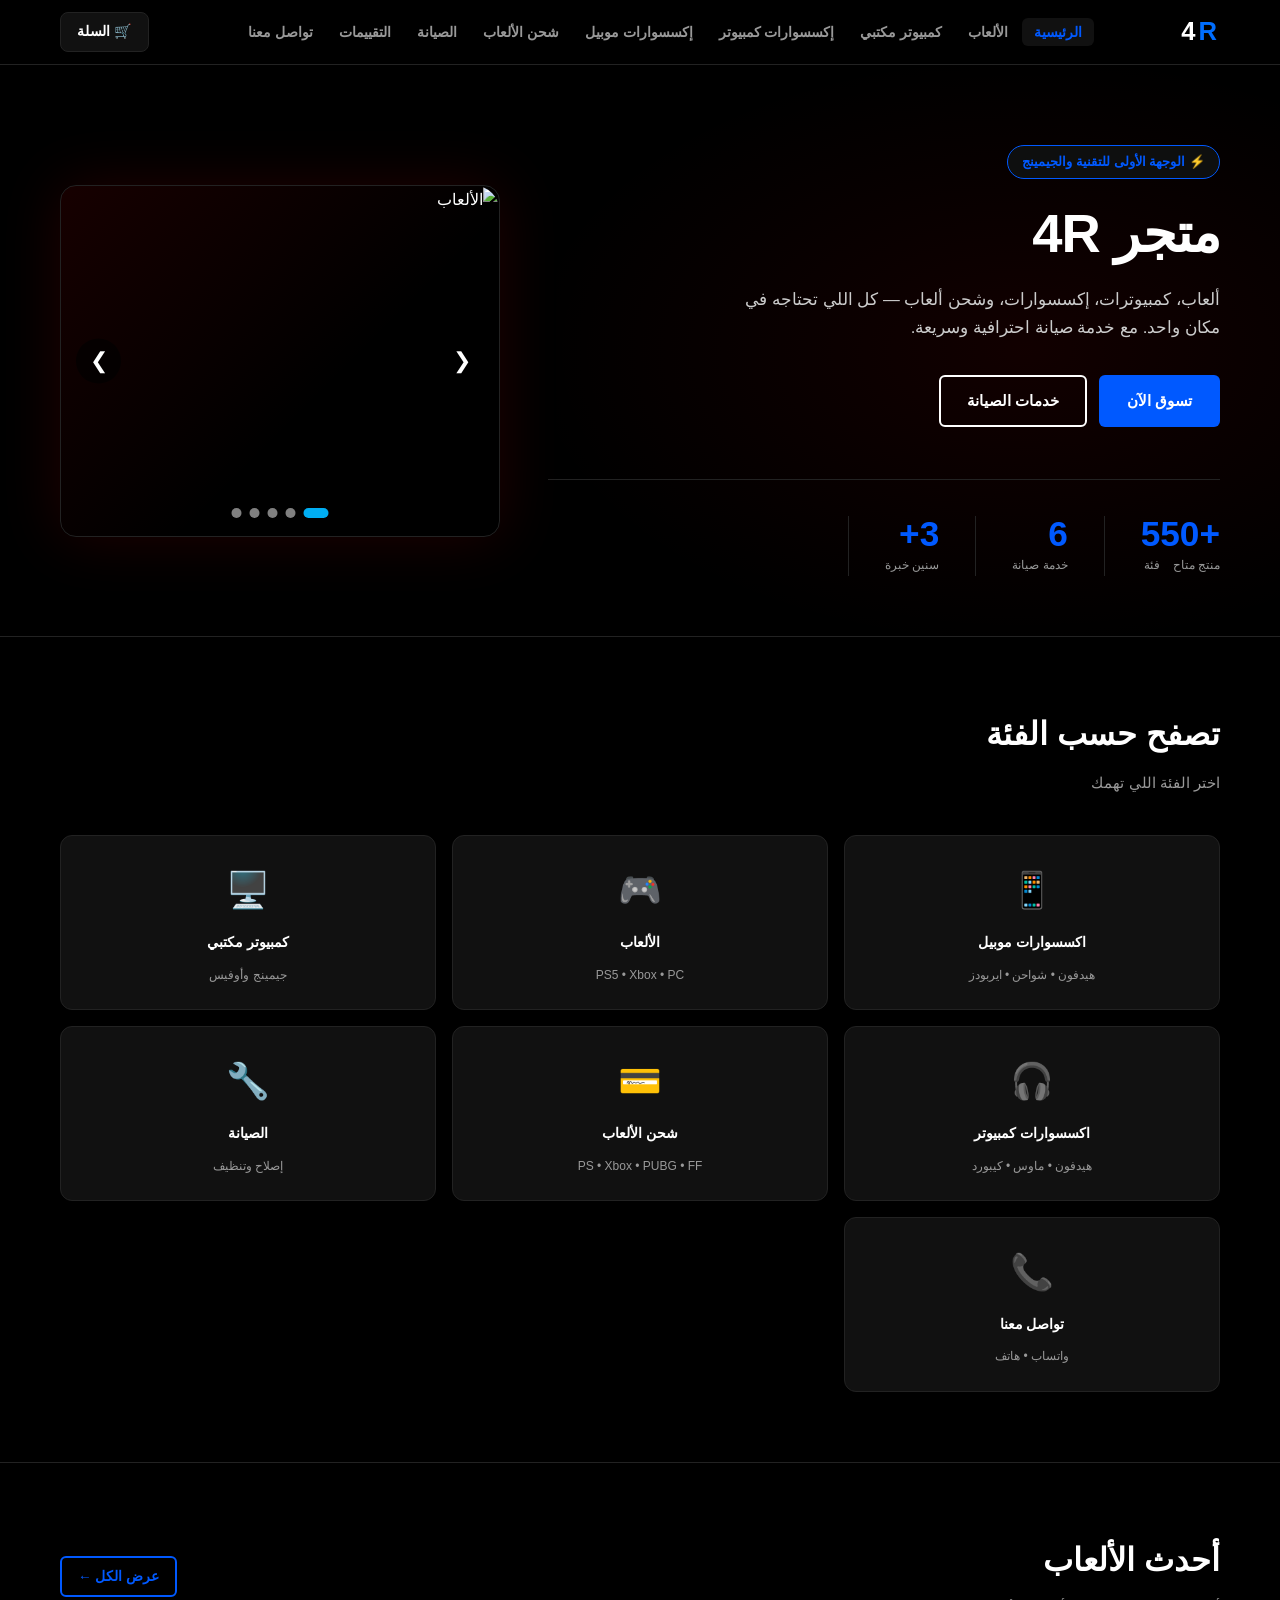
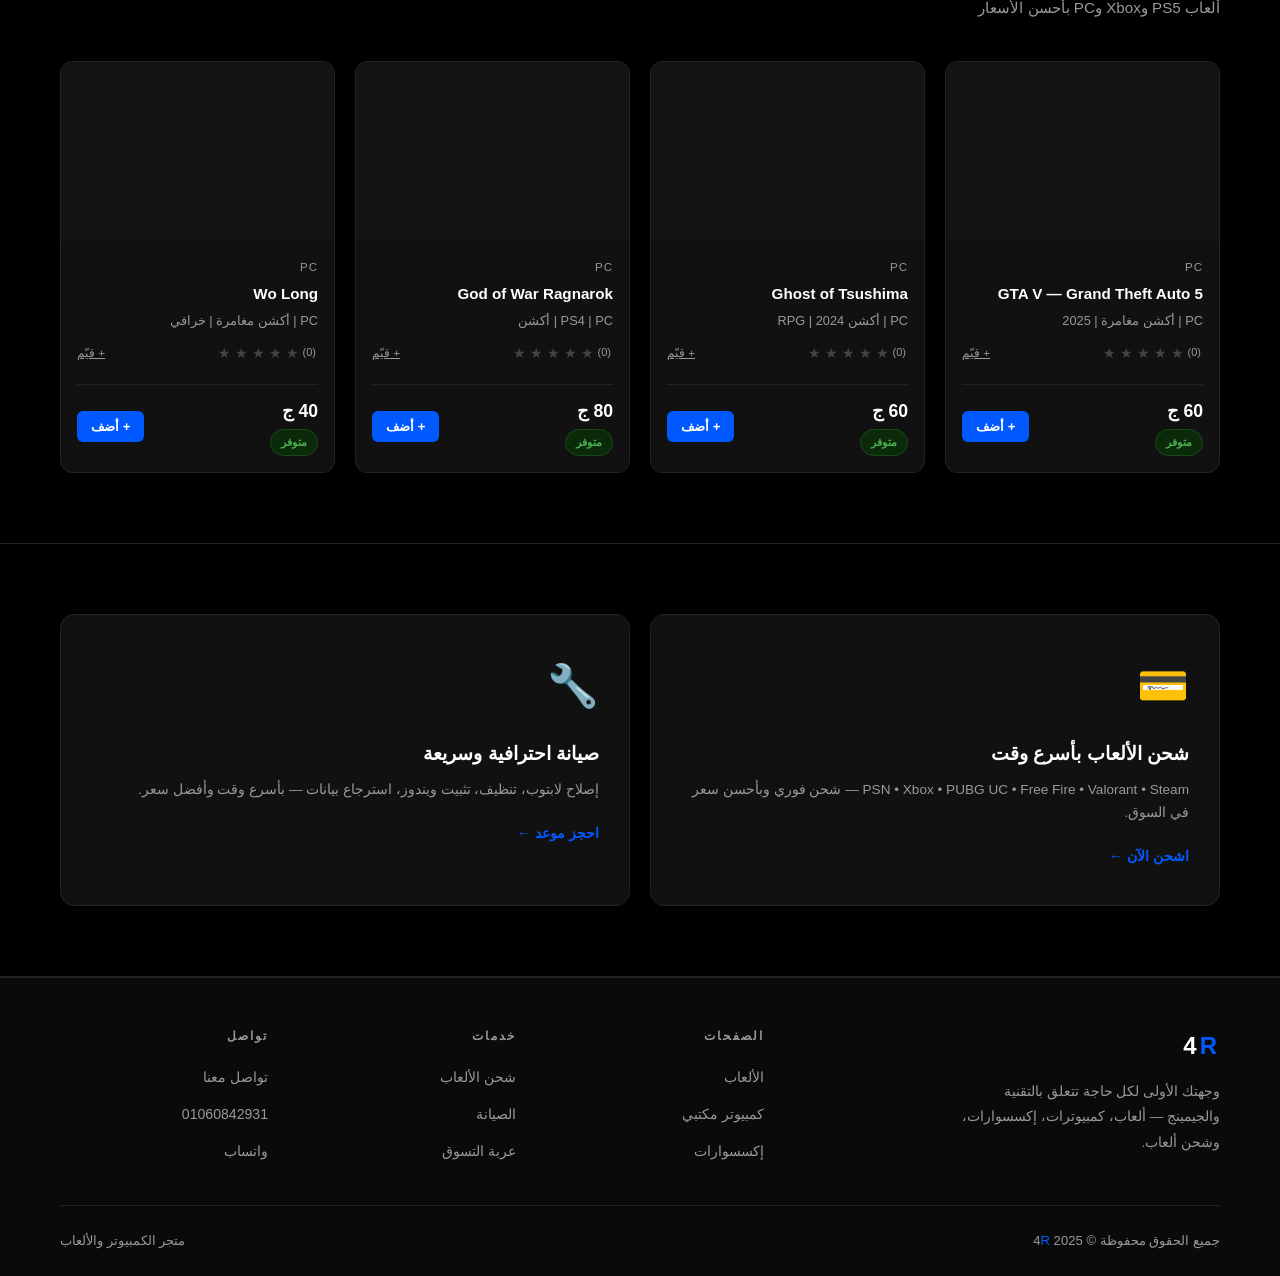
==== commit 0c1b12c7: "update" ====
--- a/index.html
+++ b/index.html
@@ -91,14 +91,60 @@
 
 
         <div class="hero-visual">
-          <img
-            src="img/c4c74e6f-1cd4-4949-813d-8eb2df25387b.jpg"
-            alt="TechnoX Gaming Setup"
-          />
-        </div>
-
-      </div>
-    </div>
+
+  <div class="hero-slider" id="heroSlider">
+
+    <a href="games.html" class="hero-slide active">
+      <img
+        src="https://i.ibb.co/Q3bFyvRf/Gemini-Generated-Image-v5cepnv5cepnv5ce.jpg"
+        alt="الألعاب"
+      />
+    </a>
+
+    <a href="desktops.html" class="hero-slide">
+      <img
+        src="https://i.ibb.co/GfnTJB9k/Gemini-Generated-Image-rfbup5rfbup5rfbu.jpg"
+        alt="كمبيوتر مكتبي"
+      />
+    </a>
+
+    <a href="accessories.html" class="hero-slide">
+      <img
+        src="https://i.ibb.co/F4fschsC/Gemini-Generated-Image-guka4hguka4hguka.jpg"
+        alt="إكسسوارات كمبيوتر"
+      />
+    </a>
+
+    <a href="mobile.html" class="hero-slide">
+      <img
+        src="https://i.ibb.co/PGGD3JzS/Gemini-Generated-Image-qnax56qnax56qnax.jpg"
+        alt="إكسسوارات موبيل"
+      />
+    </a>
+
+    <a href="game-topup.html" class="hero-slide">
+      <img
+        src="https://i.ibb.co/6KGSyHs/Gemini-Generated-Image-xf29ttxf29ttxf29.jpg"
+        alt="شحن الألعاب"
+      />
+    </a>
+
+   
+    <button class="hero-prev" id="heroPrev" aria-label="الصورة السابقة">
+      ❮
+    </button>
+
+    <button class="hero-next" id="heroNext" aria-label="الصورة التالية">
+      ❯
+    </button>
+
+  
+    <div class="hero-dots" id="heroDots"></div>
+
+  </div>
+
+</div>
+
   </section>
 
 
@@ -295,5 +341,79 @@
 
 <script src="js/cart.js"></script>
 <script src="js/ratings.js"></script>
+
+
+<script>
+  const slides = document.querySelectorAll(".hero-slide");
+  const dotsContainer = document.getElementById("heroDots");
+  const prevBtn = document.getElementById("heroPrev");
+  const nextBtn = document.getElementById("heroNext");
+
+  let currentSlide = 0;
+  let autoSlide;
+
+ 
+  slides.forEach((slide, index) => {
+    const dot = document.createElement("button");
+
+    dot.className = "hero-dot";
+    dot.setAttribute("aria-label", `الصورة ${index + 1}`);
+
+    if (index === 0) {
+      dot.classList.add("active");
+    }
+
+    dot.addEventListener("click", () => {
+      showSlide(index);
+      resetAutoSlide();
+    });
+
+    dotsContainer.appendChild(dot);
+  });
+
+  const dots = document.querySelectorAll(".hero-dot");
+
+  function showSlide(index) {
+    slides.forEach(slide => {
+      slide.classList.remove("active");
+    });
+
+    dots.forEach(dot => {
+      dot.classList.remove("active");
+    });
+
+    currentSlide = (index + slides.length) % slides.length;
+
+    slides[currentSlide].classList.add("active");
+    dots[currentSlide].classList.add("active");
+  }
+
+  
+  nextBtn.addEventListener("click", () => {
+    showSlide(currentSlide + 1);
+    resetAutoSlide();
+  });
+
+  
+  prevBtn.addEventListener("click", () => {
+    showSlide(currentSlide - 1);
+    resetAutoSlide();
+  });
+
+  
+  function startAutoSlide() {
+    autoSlide = setInterval(() => {
+      showSlide(currentSlide + 1);
+    }, 3000);
+  }
+
+  function resetAutoSlide() {
+    clearInterval(autoSlide);
+    startAutoSlide();
+  }
+
+  startAutoSlide();
+</script>
+
 </body>
 </html>
--- a/css/style.css
+++ b/css/style.css
@@ -16,6 +16,128 @@
   --red:       #0059ff;
   --red-dark:  #0e0f0f;
   --red-hover: #1a98ff;
+}
+
+.hero-visual {
+  position: relative;
+  width: 100%;
+}
+
+.hero-slider {
+  position: relative;
+  width: 100%;
+  height: 350px;
+  overflow: hidden;
+  border-radius: 24px;
+}
+
+.hero-slide {
+  position: absolute;
+  inset: 0;
+  display: block;
+  opacity: 0;
+  visibility: hidden;
+  transition: opacity 0.5s ease;
+}
+
+.hero-slide.active {
+  opacity: 1;
+  visibility: visible;
+  z-index: 2;
+}
+
+.hero-slide img {
+  width: 100%;
+  height: 100%;
+  object-fit: cover;
+  display: block;
+}
+
+
+.hero-prev,
+.hero-next {
+  position: absolute;
+  top: 50%;
+  transform: translateY(-50%);
+  z-index: 5;
+
+  width: 45px;
+  height: 45px;
+
+  border: none;
+  border-radius: 50%;
+
+  background: rgba(0, 0, 0, 0.65);
+  color: white;
+
+  font-size: 22px;
+  cursor: pointer;
+
+  display: flex;
+  align-items: center;
+  justify-content: center;
+
+  transition: 0.3s;
+}
+
+.hero-prev:hover,
+.hero-next:hover {
+  background: #059df5;
+}
+
+.hero-prev {
+  right: 15px;
+}
+
+.hero-next {
+  left: 15px;
+}
+
+
+.hero-dots {
+  position: absolute;
+  bottom: 18px;
+  left: 50%;
+  transform: translateX(-50%);
+
+  z-index: 5;
+
+  display: flex;
+  gap: 8px;
+}
+
+.hero-dot {
+  width: 10px;
+  height: 10px;
+
+  border: none;
+  border-radius: 50%;
+
+  background: rgba(255, 255, 255, 0.5);
+  cursor: pointer;
+
+  transition: 0.3s;
+}
+
+.hero-dot.active {
+  width: 25px;
+  border-radius: 10px;
+  background: #00aef3;
+}
+
+
+@media (max-width: 768px) {
+  .hero-slider {
+    height: 300px;
+    border-radius: 18px;
+  }
+
+  .hero-prev,
+  .hero-next {
+    width: 38px;
+    height: 38px;
+    font-size: 18px;
+  }
 }
 
 html { scroll-behavior: smooth; }
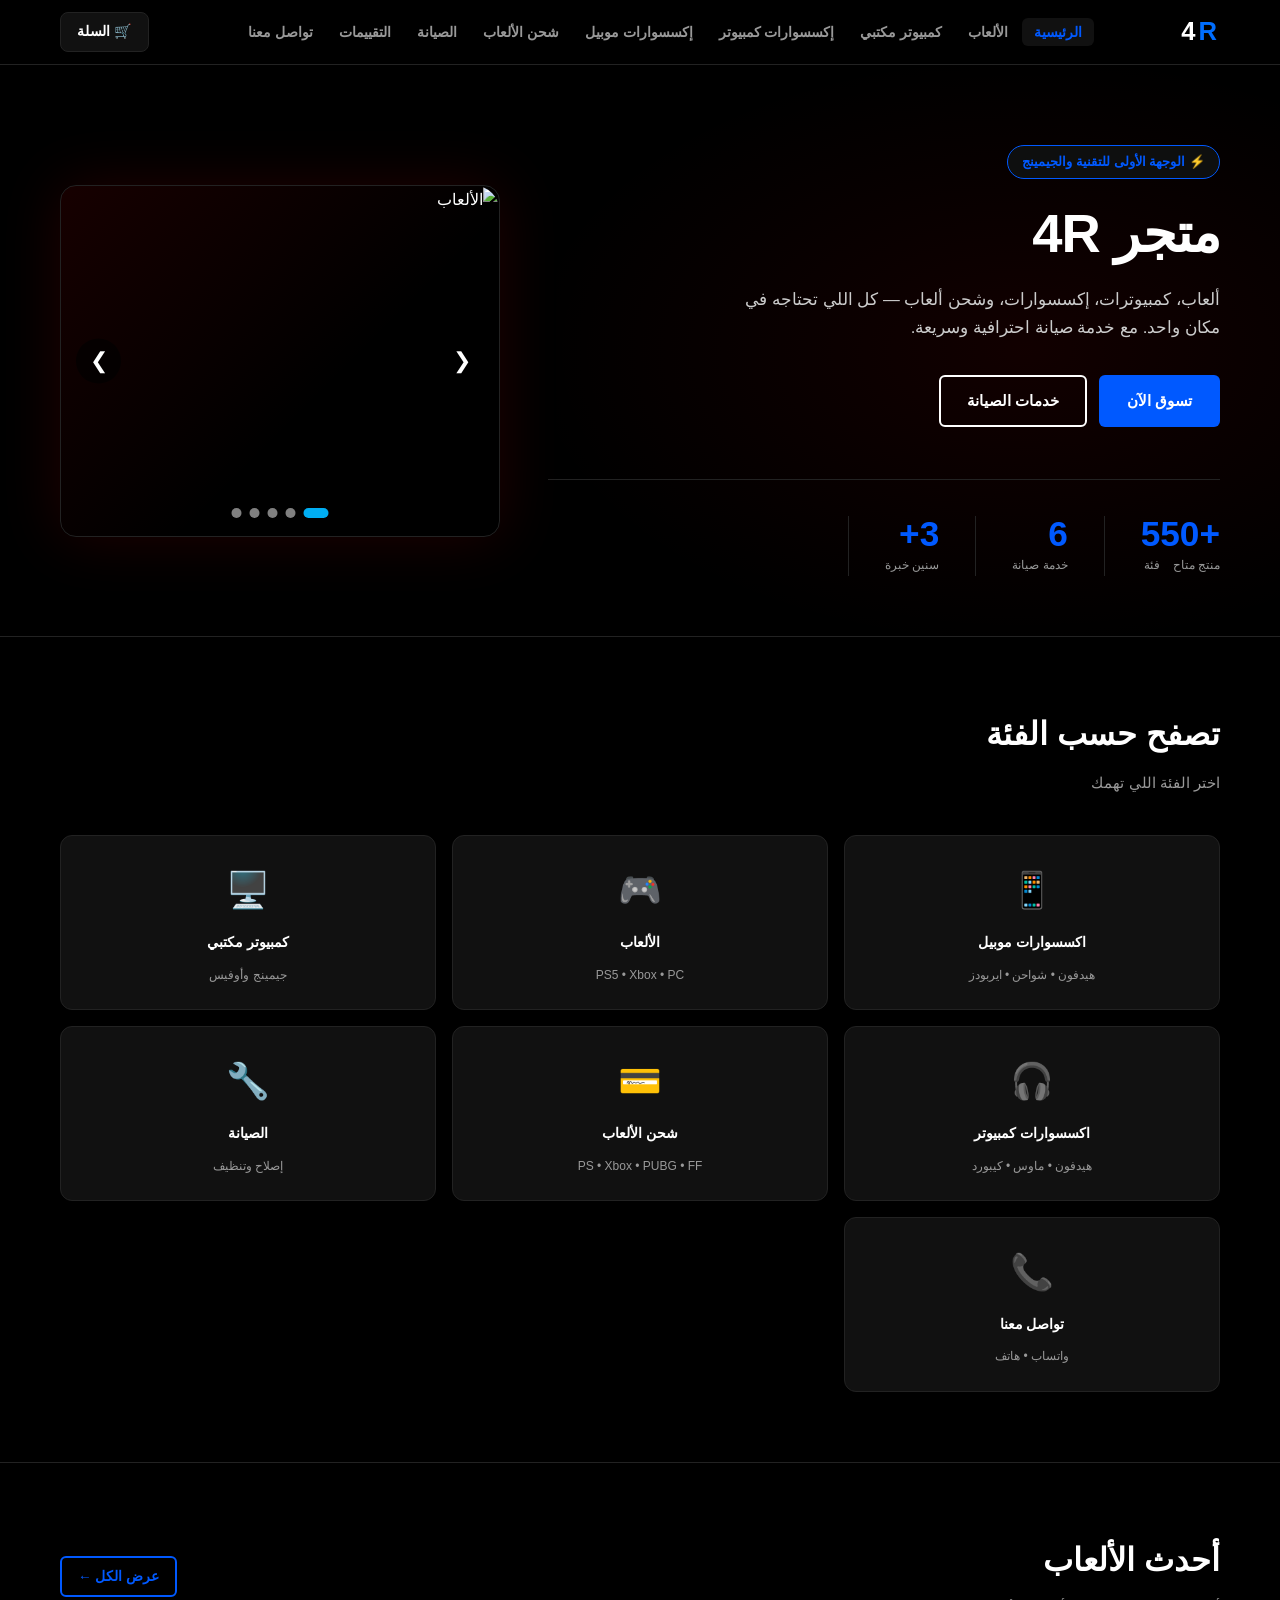
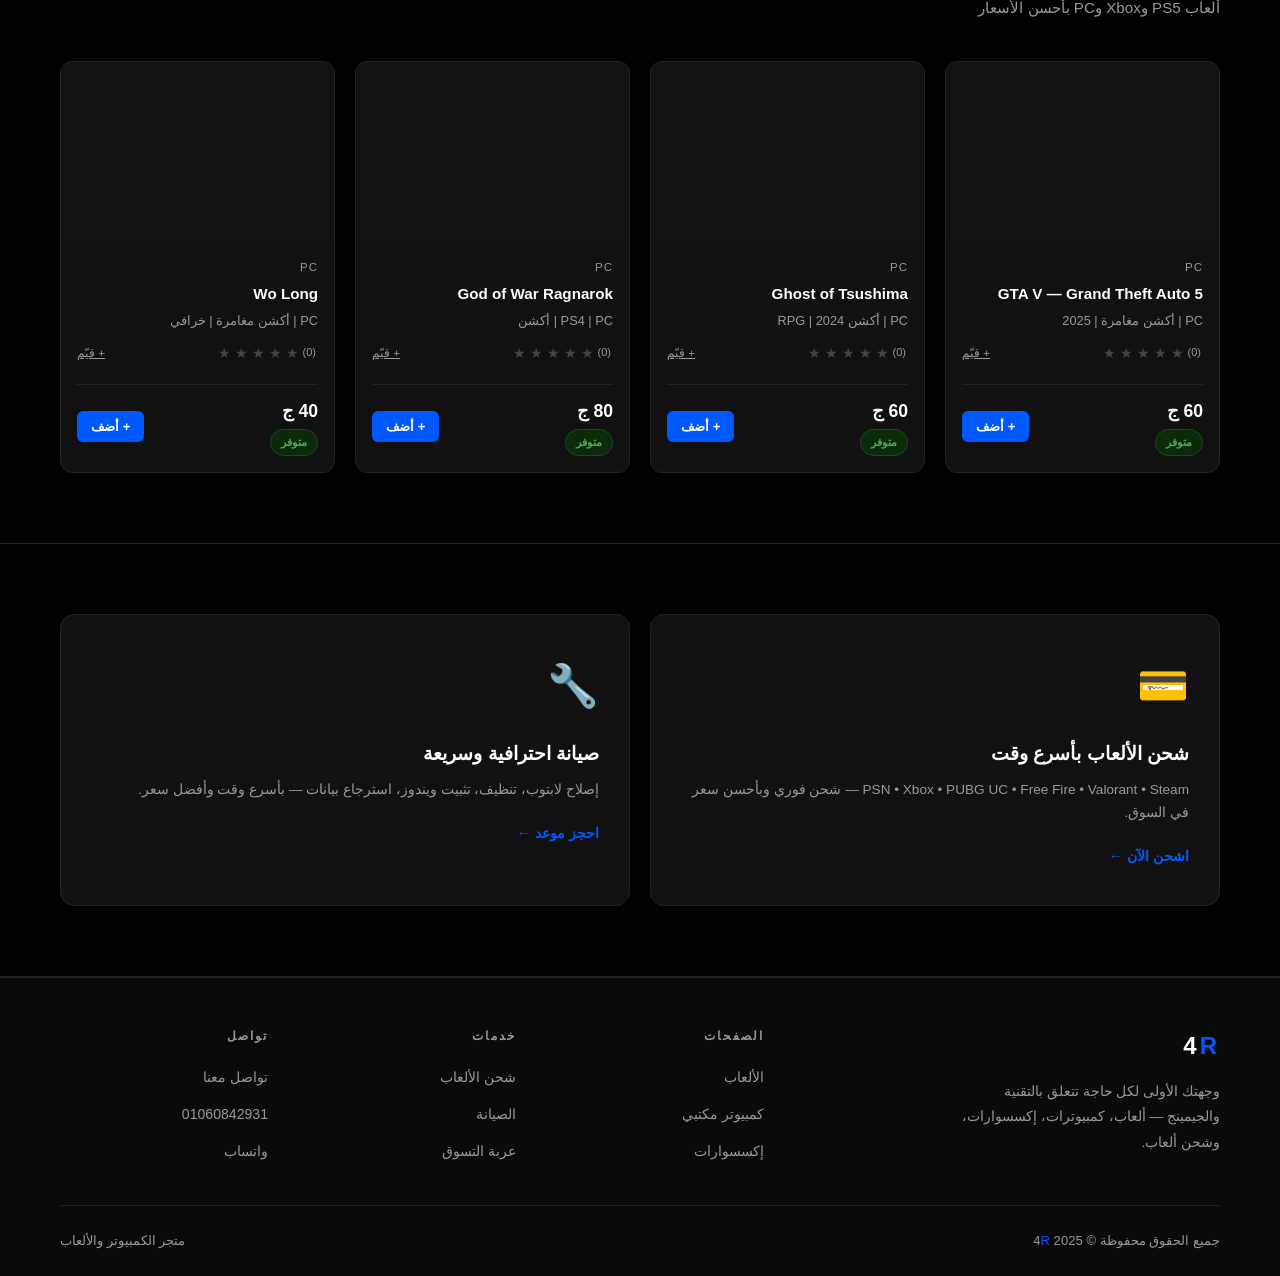
==== commit a5ff046d: "Update index.html" ====
--- a/index.html
+++ b/index.html
@@ -404,7 +404,7 @@
   function startAutoSlide() {
     autoSlide = setInterval(() => {
       showSlide(currentSlide + 1);
-    }, 3000);
+    }, 5000);
   }
 
   function resetAutoSlide() {
